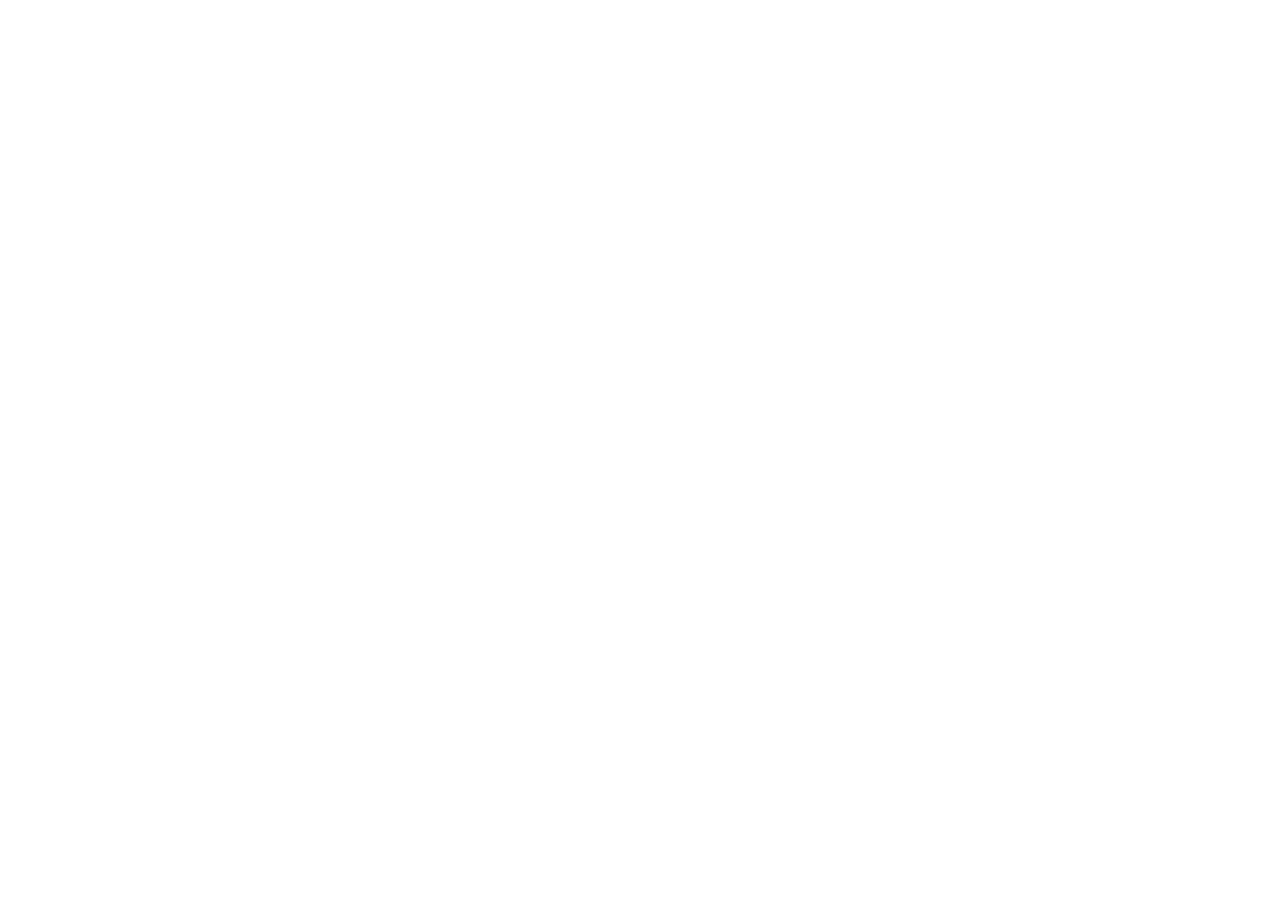
==== index.html @ 906f89dc "Add index.html, style.css, and script.js into the repo. Linked bootstrap and the stylesheet into ind" ====
<!DOCTYPE html>
<html lang="en">
    <head>
        <meta charset="UTF-8">
        <meta name="viewport" content="width=device-width, initial-scale=1.0">
        <title>Document</title>

        <!-- Link to Bootstrap -->
        <link href="https://cdn.jsdelivr.net/npm/bootstrap@5.3.9/dist/css/bootstrap.min.css" 
        rel="stylesheet" integrity="sha384-yEPZ7jP9S0QKiUQ0m3jjsO4ProIW7wvR9gXkI7JOGa2XVsw53Yke2bsdkBbjmmiX" 
        crossorigin="anonymous">

        <!-- Link to the stylesheet called style.css -->
        <link rel="stylesheet" href="./css/style.css" />
    </head>
    <body>
        
    </body>
</html>
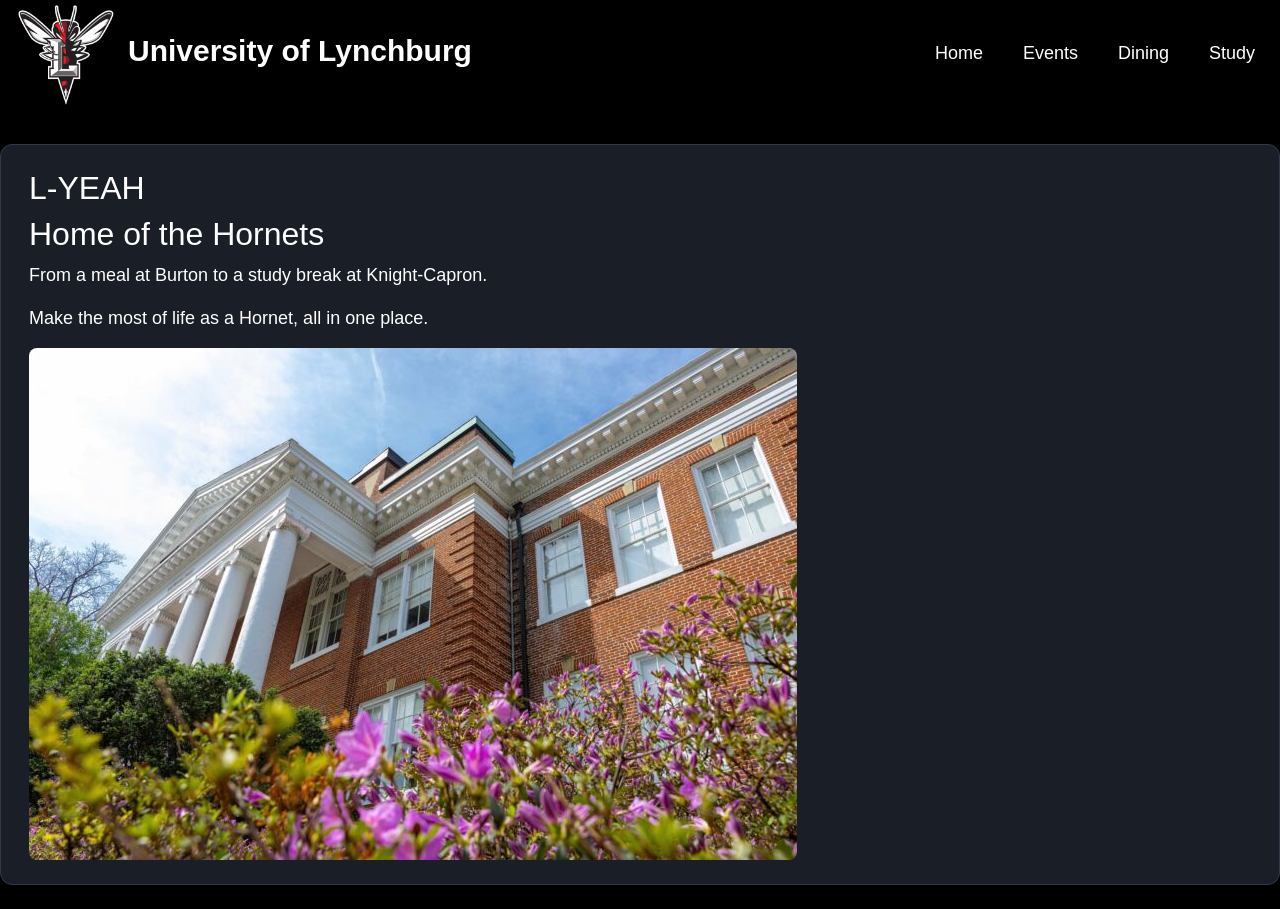
==== commit 56be2671: "Add hornet logo and page title alongside the nav bar on each page. Add page header onto the main sec" ====
--- a/index.html
+++ b/index.html
@@ -3,7 +3,7 @@
     <head>
         <meta charset="UTF-8">
         <meta name="viewport" content="width=device-width, initial-scale=1.0">
-        <title>Document</title>
+        <title>Campus Life Super App</title>
 
         <!-- Link to Bootstrap -->
         <link href="https://cdn.jsdelivr.net/npm/bootstrap@5.3.9/dist/css/bootstrap.min.css" 
@@ -14,6 +14,32 @@
         <link rel="stylesheet" href="./css/style.css" />
     </head>
     <body>
-        
+        <div class="container-fluid px-0">
+            <header class="text-start mb-4">
+                <div class ="title-row">
+                    <img class="hornet-class" alt="Hornet Logo" src="./images/hornet-logo.jpg"/>
+                    <!-- This is the title of the page -->
+                    <h1 class="title">University of Lynchburg</h1>
+                </div>
+                <nav class="top-nav" aria-label="Main navigation">
+                    <ul>
+                        <li><a href="./index.html">Home</a></li>
+                        <li><a href="./events.html">Events</a></li>
+                        <li><a href="./dining.html">Dining</a></li>
+                        <li><a href="./study.html">Study</a></li>
+                    </ul>
+                </nav>
+            </header>
+            <main>
+                <!-- This is the main content area where the bulk of the home page will go-->
+                <section>
+                    <h2>L-YEAH</h2>
+                    <h2>Home of the Hornets</h2>
+                    <p>From a meal at Burton to a study break at Knight-Capron.</p>
+                    <p>Make the most of life as a Hornet, all in one place.</p>
+                    <img class="campus-class" alt="Image of Campus Building" src="./images/campus.jpg"/>
+                </section>
+            </main>
+        </div>
     </body>
 </html>
--- a/css/style.css
+++ b/css/style.css
@@ -0,0 +1,106 @@
+/* global page styling */
+body {
+    background-color: black;
+    color: white;
+    font-size: 18px;
+    line-height: 1.5;
+}
+
+* {
+    font-family: sans-serif;
+    box-sizing: border-box;
+}
+
+/* centers the content on each page */
+.container {
+    max-width: 1120px;
+    margin-left: auto;
+    margin-right: auto;
+    padding-left: 20px;
+    padding-right: 20px;
+}
+
+/* boxes around the content of the pages */
+main section {
+    background-color: #191e27;
+    border: 1px solid #303849;
+    border-radius: 12px;
+    padding: 24px 28px;
+    margin-bottom: 24px;
+    min-width: 0;
+}
+
+/* image styling */
+img {
+    border-radius: 8px;
+    display: block;
+}
+
+.hornet-class {
+    width: 100px;
+    max-width: 220px;
+    height: 275px;
+    object-fit: cover;
+    object-position: center top;
+    margin: 16px;
+}
+
+.campus-class {
+
+}
+
+/* title and hornet logo styling for index.html */
+header {
+    position: relative;
+    height: 120px;
+}
+
+.title-row {
+    position: absolute;
+    top: 5px;
+    left: 0;
+    display: flex;
+    align-items: center;
+    justify-content: flex-start;
+    gap: 12px;
+    padding-left: 16px;
+}
+
+.title-row .hornet-class {
+    width: 100px;
+    height: 100px;
+    object-fit: contain;
+    margin: 0;
+}
+
+/* title heading */
+.title {
+    font-weight: bold;
+    font-size: 30px;
+}
+
+/* nav bar styling */
+.top-nav {
+    position: absolute;
+    top: 40px;
+    right: 25px;
+}
+
+.top-nav ul {
+    display: flex;
+    gap: 40px;
+    margin: 0;
+    padding: 0;
+    list-style: none;
+}
+
+.top-nav a {
+    color: white;
+    text-decoration: none;
+}
+
+.top-nav a:hover {
+    text-decoration: underline;
+}
+
+/* design for smaller screens */
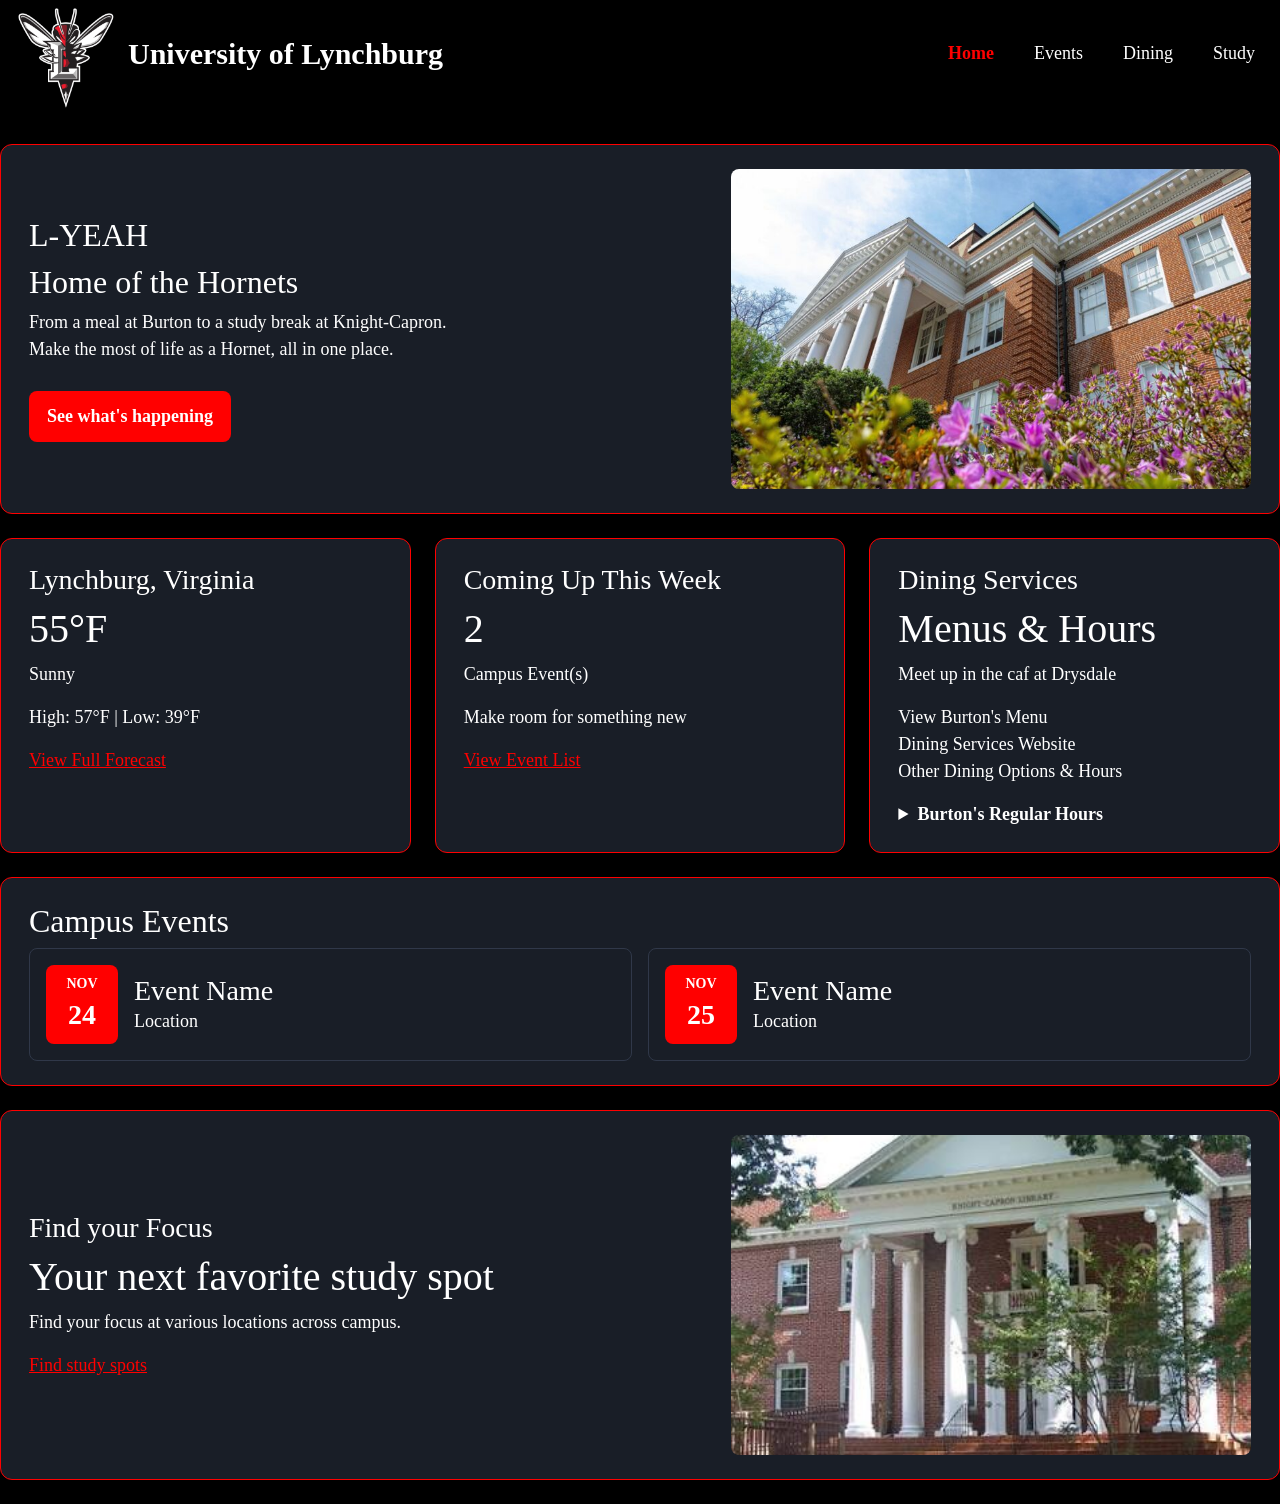
==== commit 913b0f38: "Fix the formatting of the welcome header on the home page. Add nav bar styling to make current page " ====
--- a/index.html
+++ b/index.html
@@ -23,21 +23,98 @@
                 </div>
                 <nav class="top-nav" aria-label="Main navigation">
                     <ul>
-                        <li><a href="./index.html">Home</a></li>
+                        <li><a class="active" href="./index.html" aria-current="page">Home</a></li>
                         <li><a href="./events.html">Events</a></li>
                         <li><a href="./dining.html">Dining</a></li>
                         <li><a href="./study.html">Study</a></li>
                     </ul>
                 </nav>
             </header>
+            <!-- This is the main content area where the bulk of the home page will go -->
             <main>
-                <!-- This is the main content area where the bulk of the home page will go-->
-                <section>
-                    <h2>L-YEAH</h2>
-                    <h2>Home of the Hornets</h2>
-                    <p>From a meal at Burton to a study break at Knight-Capron.</p>
-                    <p>Make the most of life as a Hornet, all in one place.</p>
+                <!-- Welcome/Intro section on the home page -->
+                <section class="home-section">
+                    <div class="home-text">
+                        <h2>L-YEAH</h2>
+                        <h2>Home of the Hornets</h2>
+                        <p>From a meal at Burton to a study break at Knight-Capron.<br>
+                            Make the most of life as a Hornet, all in one place.</p>
+                        <a class="event-button" href="#">See what's happening</a>
+                    </div>
                     <img class="campus-class" alt="Image of Campus Building" src="./images/campus.jpg"/>
+                </section>
+
+                <!-- Weather, Events, and Dining Services cards on the home page -->
+                <div class="card-row">
+                    <!-- This is the weather information card -->
+                    <section class="col-md-4">
+                        <h3>Lynchburg, Virginia</h3>
+                        <h1>55°F</h1>
+                        <p>Sunny</p>
+                        <p>High: 57°F | Low: 39°F</p>
+                        <a class="link-style" href="https://weather.com/us/virginia/city/lynchburg/today">View Full Forecast</a>
+                    </section>
+
+                    <!-- This is the campus events card -->
+                    <section class="col-md-4">
+                        <h3>Coming Up This Week</h3>
+                        <h1>2</h1>
+                        <p>Campus Event(s)</p>
+                        <p>Make room for something new</p>
+                        <a class="link-style" href="https://www.lynchburg.edu/events/">View Event List</a>
+                    </section>
+
+                    <!-- This is the dining services card -->
+                    <section class="col-md-4">
+                        <h3>Dining Services</h3>
+                        <h1>Menus & Hours</h1>
+                        <p>Meet up in the caf at Drysdale</p>
+                        <p>View Burton's Menu<br>Dining Services Website<br>Other Dining Options & Hours</p>
+                        <details>
+                            <summary>Burton's Regular Hours</summary>
+                            <p>Monday-Friday<br>&emsp;Breakfast: 7 - 10 am<br>&emsp;Continental: 10 - 11 am<br>&emsp;Lunch: 11 am - 2 pm<br>&emsp;Late Lunch: 2 - 4:30 pm<br>&emsp;Dinner: 4:30 - 7 pm</p>
+                            <p>Monday-Thursday<br>&emsp;Extended Dining: 7 - 10 pm</p>
+                            <p>Saturday-Sunday<br>&emsp;Brunch: 10:30 am - 2 pm<br>&emsp;Deli & Salad Bar: 2 - 4:30 pm<br>&emsp;Dinner: 4:30 - 7 pm</p>
+                        </details>
+                    </section>
+                </div>
+
+                <!-- Campus Events in calendar style -->
+                <section class="calendar-section">
+                    <h2>Campus Events</h2>
+                    <div class="event-calendar">
+                        <article class="calendar-event">
+                            <time datetime="2026-11-24">
+                                <span class="event-month">NOV</span>
+                                <span class="event-day">24</span>
+                            </time>
+                            <div class="event-details">
+                                <h3>Event Name</h3>
+                                <p>Location</p>
+                            </div>
+                        </article>
+                        <article class="calendar-event">
+                            <time datetime="2026-11-25">
+                                <span class="event-month">NOV</span>
+                                <span class="event-day">25</span>
+                            </time>
+                            <div class="event-details">
+                                <h3>Event Name</h3>
+                                <p>Location</p>
+                            </div>
+                        </article>
+                    </div>
+                </section>
+
+                <!-- Study spots on campus -->
+                <section class="home-section">
+                    <div class="home-text">
+                        <h3>Find your Focus</h3>
+                        <h1>Your next favorite study spot</h1>
+                        <p>Find your focus at various locations across campus.</p>
+                        <a class="link-style" href="./study.html">Find study spots</a>
+                    </div>
+                    <img class="campus-class" alt="Image of Library" src="./images/library.jpeg"/>
                 </section>
             </main>
         </div>
--- a/css/style.css
+++ b/css/style.css
@@ -7,7 +7,7 @@
 }
 
 * {
-    font-family: sans-serif;
+    font-family: 'Lato';
     box-sizing: border-box;
 }
 
@@ -23,7 +23,7 @@
 /* boxes around the content of the pages */
 main section {
     background-color: #191e27;
-    border: 1px solid #303849;
+    border: 1px solid red;
     border-radius: 12px;
     padding: 24px 28px;
     margin-bottom: 24px;
@@ -46,7 +46,39 @@
 }
 
 .campus-class {
-
+    width: 48%;
+    max-width: 520px;
+    height: 320px;
+    object-fit: cover;
+    align-self: center;
+}
+
+/* home page header styling */
+.home-section {
+    display: flex;
+    align-items: center;
+    justify-content: space-between;
+    gap: 32px;
+}
+
+.home-text {
+    width: 48%;
+    max-width: 520px;
+}
+
+.event-button {
+    display: inline-block;
+    margin-top: 12px;
+    padding: 12px 18px;
+    border-radius: 8px;
+    background-color: red;
+    color: white;
+    font-weight: bold;
+    text-decoration: none;
+}
+
+.event-button:hover {
+    background-color: #aa0000;
 }
 
 /* title and hornet logo styling for index.html */
@@ -57,7 +89,7 @@
 
 .title-row {
     position: absolute;
-    top: 5px;
+    top: 8px;
     left: 0;
     display: flex;
     align-items: center;
@@ -103,4 +135,91 @@
     text-decoration: underline;
 }
 
+.top-nav a.active {
+    color: red;
+    font-weight: bold;
+}
+
+/* card row styling */
+.card-row {
+    display: flex;
+    gap: 24px;
+}
+
+.card-row section {
+    flex: 1;
+}
+
+.card-row details {
+    cursor: pointer;
+}
+
+.card-row summary {
+    font-weight: bold;
+}
+
+.card-row details p {
+    margin-top: 8px;
+}
+
+/* link styling */
+.link-style {
+    color: red;
+    text-decoration: underline;
+}
+
+/* calendar styling */
+.calendar-section h2 {
+    margin-top: 0;
+}
+
+.event-calendar {
+    display: grid;
+    grid-template-columns: repeat(2, minmax(0, 1fr));
+    gap: 16px;
+}
+
+.calendar-event {
+    display: flex;
+    align-items: center;
+    gap: 16px;
+    padding: 16px;
+    border: 1px solid #303849;
+    border-radius: 8px;
+}
+
+.calendar-event time {
+    display: flex;
+    flex-direction: column;
+    align-items: center;
+    width: 72px;
+    padding: 8px;
+    border-radius: 8px;
+    background-color: red;
+}
+
+.event-month {
+    font-size: 14px;
+    font-weight: bold;
+}
+
+.event-day {
+    font-size: 28px;
+    font-weight: bold;
+}
+
+.event-details h3,
+.event-details p {
+    margin: 0;
+}
+
 /* design for smaller screens */
+@media (max-width: 768px) {
+    .card-row {
+        flex-direction: column;
+    }
+
+    .event-calendar {
+        grid-template-columns: 1fr;
+    }
+}
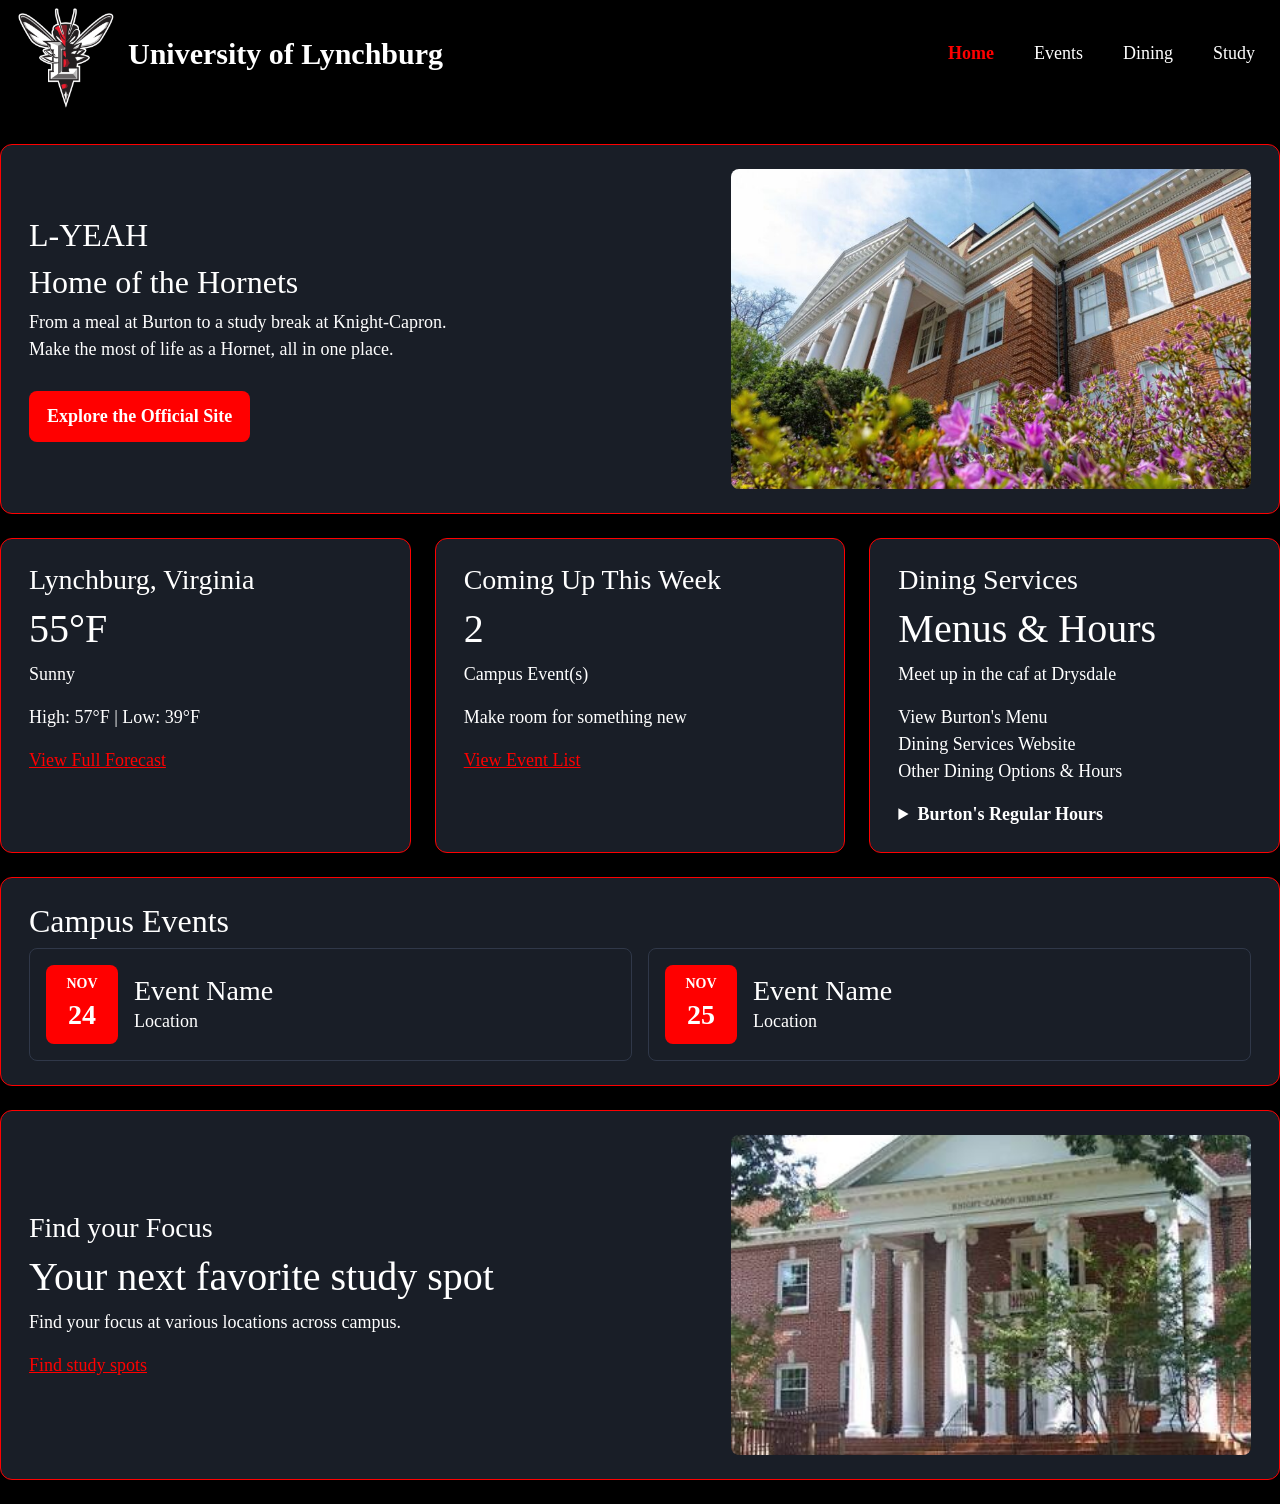
==== commit aceaffde: "Add in portion of the events page including the header, search bar, category filter, and date filter" ====
--- a/index.html
+++ b/index.html
@@ -21,6 +21,7 @@
                     <!-- This is the title of the page -->
                     <h1 class="title">University of Lynchburg</h1>
                 </div>
+                <!-- This is the navigation bar -->
                 <nav class="top-nav" aria-label="Main navigation">
                     <ul>
                         <li><a class="active" href="./index.html" aria-current="page">Home</a></li>
@@ -39,7 +40,7 @@
                         <h2>Home of the Hornets</h2>
                         <p>From a meal at Burton to a study break at Knight-Capron.<br>
                             Make the most of life as a Hornet, all in one place.</p>
-                        <a class="event-button" href="#">See what's happening</a>
+                        <a class="event-button" href="https://www.lynchburg.edu/">Explore the Official Site</a>
                     </div>
                     <img class="campus-class" alt="Image of Campus Building" src="./images/campus.jpg"/>
                 </section>
--- a/css/style.css
+++ b/css/style.css
@@ -213,8 +213,49 @@
     margin: 0;
 }
 
+/* event filters styling */
+.event-filters {
+    display: flex;
+    align-items: end;
+    gap: 16px;
+    margin-bottom: 24px;
+    padding: 20px;
+    background-color: #191e27;
+    border: 1px solid red;
+    border-radius: 12px;
+}
+
+.filter-group {
+    display: flex;
+    flex-direction: column;
+    gap: 6px;
+}
+
+.filter-search {
+    flex: 1;
+}
+
+.event-filters label {
+    font-weight: bold;
+}
+
+.event-filters input,
+.event-filters select {
+    min-height: 44px;
+    border: 1px solid #303849;
+    border-radius: 8px;
+    background-color: white;
+    color: black;
+    padding: 8px 12px;
+}
+
 /* design for smaller screens */
 @media (max-width: 768px) {
+    .event-filters {
+        flex-direction: column;
+        align-items: stretch;
+    }
+
     .card-row {
         flex-direction: column;
     }
